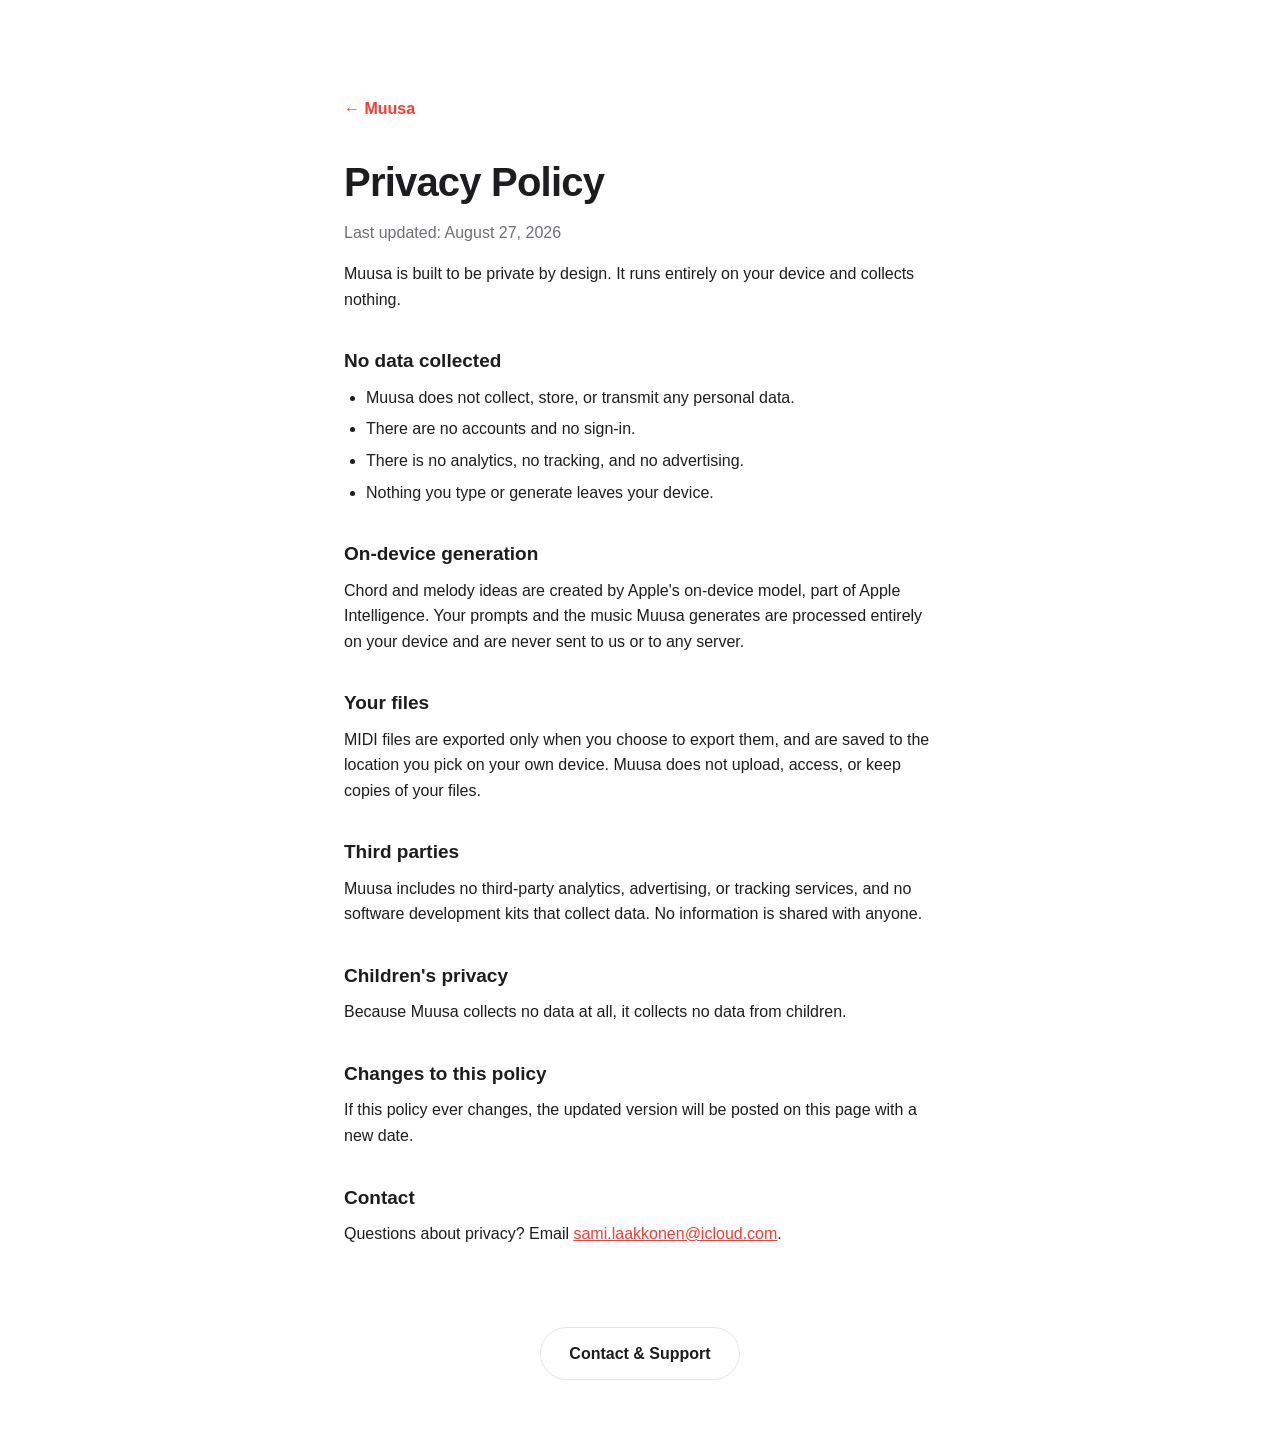
==== privacy.html @ 093a7a62 "Add privacy policy page and link it from the footer" ====
<!DOCTYPE html>
<html lang="en">
<head>
  <meta charset="UTF-8">
  <meta name="viewport" content="width=device-width, initial-scale=1">
  <title>Privacy Policy — Muusa</title>
  <meta name="description" content="Muusa runs entirely on your device and collects no data.">
  <meta name="color-scheme" content="light dark">
  <link rel="icon" href="assets/logo.svg">
  <link rel="stylesheet" href="styles.css">
</head>
<body>
  <main class="doc">
    <a class="back" href="index.html">← Muusa</a>

    <h1 class="page-title">Privacy Policy</h1>
    <p class="updated">Last updated: August 27, 2026</p>

    <p>Muusa is built to be private by design. It runs entirely on your device and collects nothing.</p>

    <h2>No data collected</h2>
    <ul>
      <li>Muusa does not collect, store, or transmit any personal data.</li>
      <li>There are no accounts and no sign-in.</li>
      <li>There is no analytics, no tracking, and no advertising.</li>
      <li>Nothing you type or generate leaves your device.</li>
    </ul>

    <h2>On-device generation</h2>
    <p>Chord and melody ideas are created by Apple's on-device model, part of Apple Intelligence. Your prompts and the music Muusa generates are processed entirely on your device and are never sent to us or to any server.</p>

    <h2>Your files</h2>
    <p>MIDI files are exported only when you choose to export them, and are saved to the location you pick on your own device. Muusa does not upload, access, or keep copies of your files.</p>

    <h2>Third parties</h2>
    <p>Muusa includes no third-party analytics, advertising, or tracking services, and no software development kits that collect data. No information is shared with anyone.</p>

    <h2>Children's privacy</h2>
    <p>Because Muusa collects no data at all, it collects no data from children.</p>

    <h2>Changes to this policy</h2>
    <p>If this policy ever changes, the updated version will be posted on this page with a new date.</p>

    <h2>Contact</h2>
    <p>Questions about privacy? Email <a href="mailto:sami.laakkonen@icloud.com">sami.laakkonen@icloud.com</a>.</p>
  </main>

  <footer>
    <a class="contact" href="mailto:sami.laakkonen@icloud.com">Contact&nbsp;&amp;&nbsp;Support</a>
  </footer>
</body>
</html>
---- styles.css ----
:root {
  --bg: #ffffff;
  --surface: #f5f5f7;
  --text: #1d1d1f;
  --muted: #6e6e73;
  --border: rgba(0, 0, 0, 0.10);
  --accent: #ff3830;           /* Muusa red, from the app icon */
  --shadow: 0 10px 40px rgba(0, 0, 0, 0.12);
  --radius: 18px;
}

@media (prefers-color-scheme: dark) {
  :root {
    --bg: #000000;
    --surface: #1c1c1e;
    --text: #f5f5f7;
    --muted: #a1a1a6;
    --border: rgba(255, 255, 255, 0.14);
    --shadow: 0 10px 40px rgba(0, 0, 0, 0.6);
  }
}

* { box-sizing: border-box; }

html { -webkit-text-size-adjust: 100%; }

body {
  margin: 0;
  background: var(--bg);
  color: var(--text);
  font-family: -apple-system, BlinkMacSystemFont, "SF Pro Text", "Segoe UI", Roboto, Helvetica, Arial, sans-serif;
  line-height: 1.6;
  -webkit-font-smoothing: antialiased;
  text-rendering: optimizeLegibility;
}

main {
  max-width: 720px;
  margin: 0 auto;
  padding: clamp(48px, 8vw, 96px) 24px 40px;
  text-align: center;
}

.logo {
  width: 112px;
  height: 112px;
  filter: drop-shadow(0 6px 18px rgba(0, 0, 0, 0.18));
}

.logo-bg { fill: #f5f5f5; }
.logo-body { fill: #969696; }

@media (prefers-color-scheme: dark) {
  .logo-bg { fill: #1c1c1e; }
  .logo-body { fill: #8e8e93; }
}

h1 {
  margin: 20px 0 4px;
  font-size: clamp(40px, 8vw, 56px);
  font-weight: 700;
  letter-spacing: -0.02em;
}

.tagline {
  margin: 0 auto 40px;
  max-width: 34ch;
  font-size: clamp(18px, 4vw, 22px);
  color: var(--muted);
}

/* Screenshot */
.shot {
  margin: 0 auto 36px;
}

.shot img {
  max-width: 100%;
  max-height: 70vh;
  height: auto;
}

/* Tall phone shots shouldn't dominate the viewport */
.shot img[data-device="iphone"] {
  max-height: 640px;
}

/* App Store badge */
.cta {
  display: inline-block;
  margin-bottom: 56px;
  line-height: 0;
  transition: opacity 0.15s ease;
}

.cta:hover { opacity: 0.85; }

.cta img { height: 48px; width: auto; }

/* Long-form copy */
.copy {
  text-align: left;
  max-width: 620px;
  margin: 0 auto;
}

.copy p { margin: 0 0 20px; }

.copy h2 {
  margin: 36px 0 10px;
  font-size: 15px;
  font-weight: 700;
  text-transform: uppercase;
  letter-spacing: 0.06em;
  color: var(--muted);
}

.copy ul {
  margin: 0 0 20px;
  padding-left: 22px;
}

.copy li { margin-bottom: 8px; }

/* Footer */
footer {
  margin-top: 24px;
  padding: 0 24px 64px;
  text-align: center;
}

.contact {
  display: inline-block;
  padding: 13px 28px;
  border: 1px solid var(--border);
  border-radius: 980px;
  color: var(--text);
  font-size: 16px;
  font-weight: 600;
  text-decoration: none;
  transition: background 0.15s ease;
}

.contact:hover { background: var(--surface); }

.legal {
  margin: 20px 0 0;
  font-size: 14px;
}

.legal a {
  color: var(--muted);
  text-decoration: none;
}

.legal a:hover { text-decoration: underline; }

/* Document pages (e.g. privacy) */
.doc {
  text-align: left;
  max-width: 640px;
}

.back {
  display: inline-block;
  margin-bottom: 28px;
  color: var(--muted);
  font-weight: 600;
  text-decoration: none;
}

.back:hover { color: var(--text); }

.page-title {
  margin: 0 0 6px;
  font-size: clamp(30px, 6vw, 40px);
  font-weight: 700;
  letter-spacing: -0.02em;
}

.updated {
  margin: 0 0 32px;
  color: var(--muted);
}

.doc h2 {
  margin: 34px 0 8px;
  font-size: 19px;
  font-weight: 700;
}

.doc p { margin: 0 0 16px; }

.doc a { color: var(--accent); }

.doc ul {
  margin: 0 0 16px;
  padding-left: 22px;
}

.doc li { margin-bottom: 6px; }
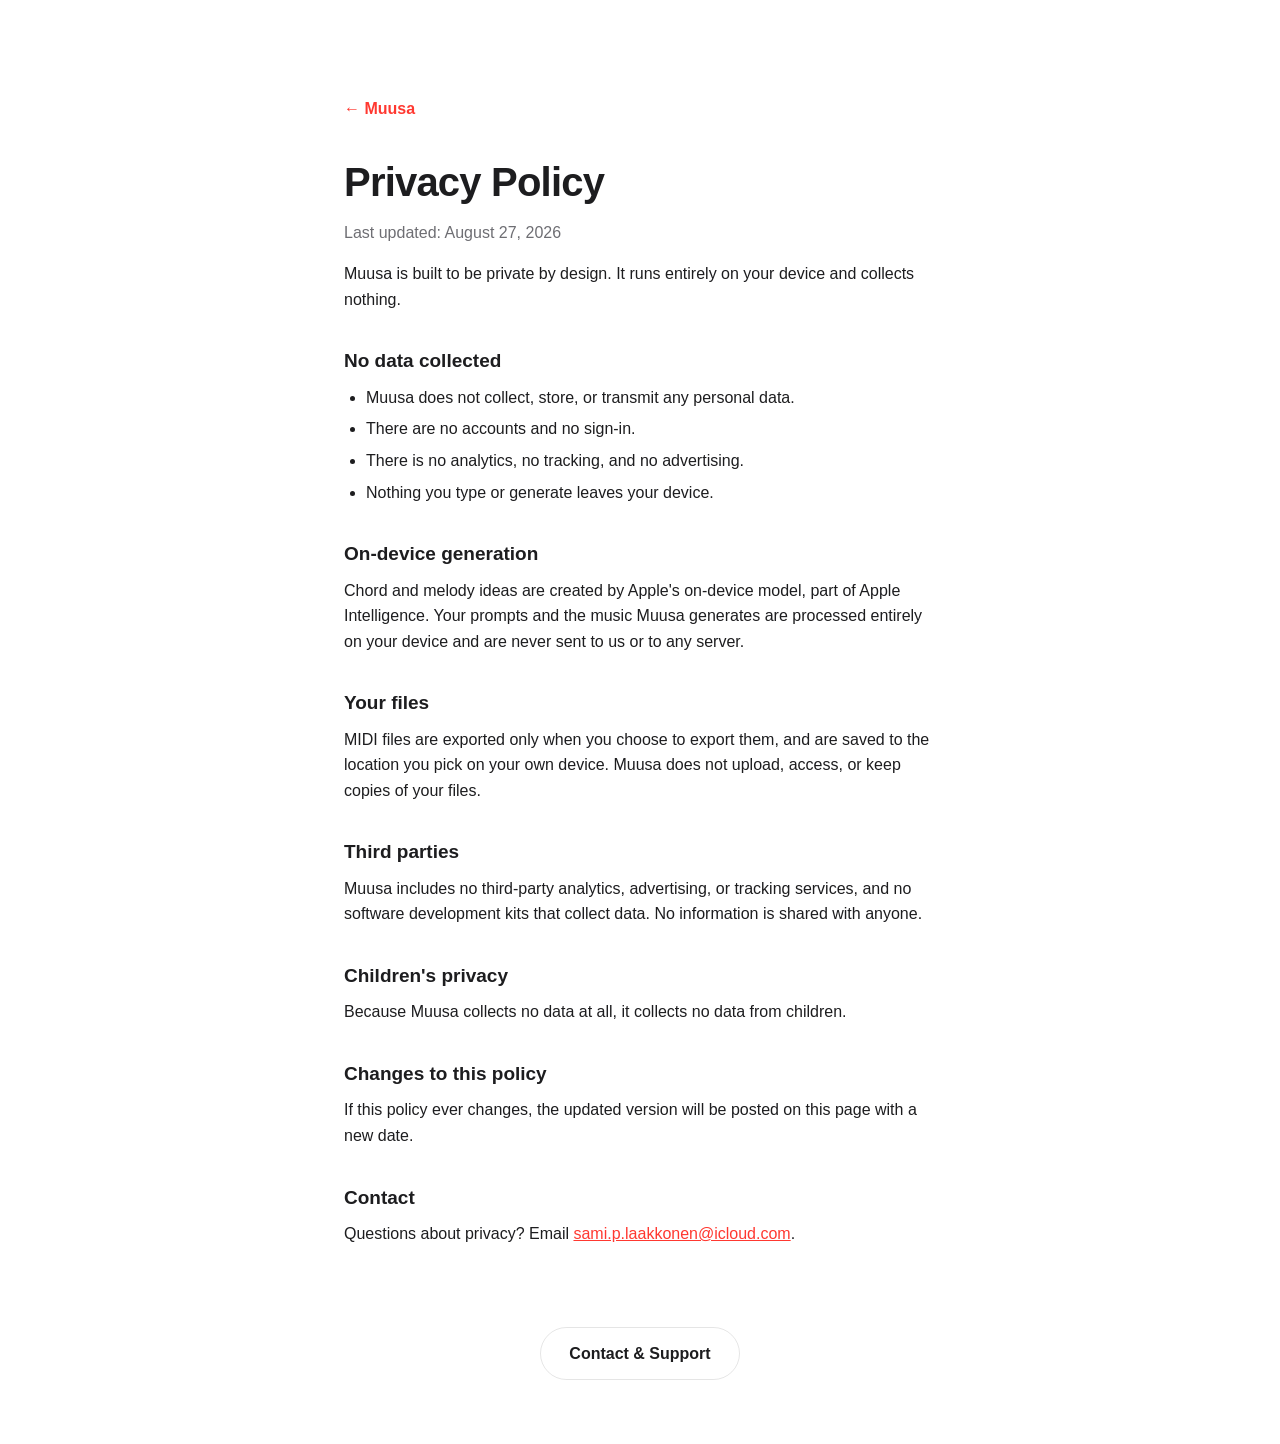
==== commit c2f01804: "Fix contact link typo in privacy page" ====
--- a/privacy.html
+++ b/privacy.html
@@ -42,11 +42,11 @@
     <p>If this policy ever changes, the updated version will be posted on this page with a new date.</p>
 
     <h2>Contact</h2>
-    <p>Questions about privacy? Email <a href="mailto:sami.laakkonen@icloud.com">sami.laakkonen@icloud.com</a>.</p>
+    <p>Questions about privacy? Email <a href="mailto:sami.p.laakkonen@icloud.com">sami.p.laakkonen@icloud.com</a>.</p>
   </main>
 
   <footer>
-    <a class="contact" href="mailto:sami.laakkonen@icloud.com">Contact&nbsp;&amp;&nbsp;Support</a>
+    <a class="contact" href="mailto:sami.p.laakkonen@icloud.com">Contact&nbsp;&amp;&nbsp;Support</a>
   </footer>
 </body>
 </html>
